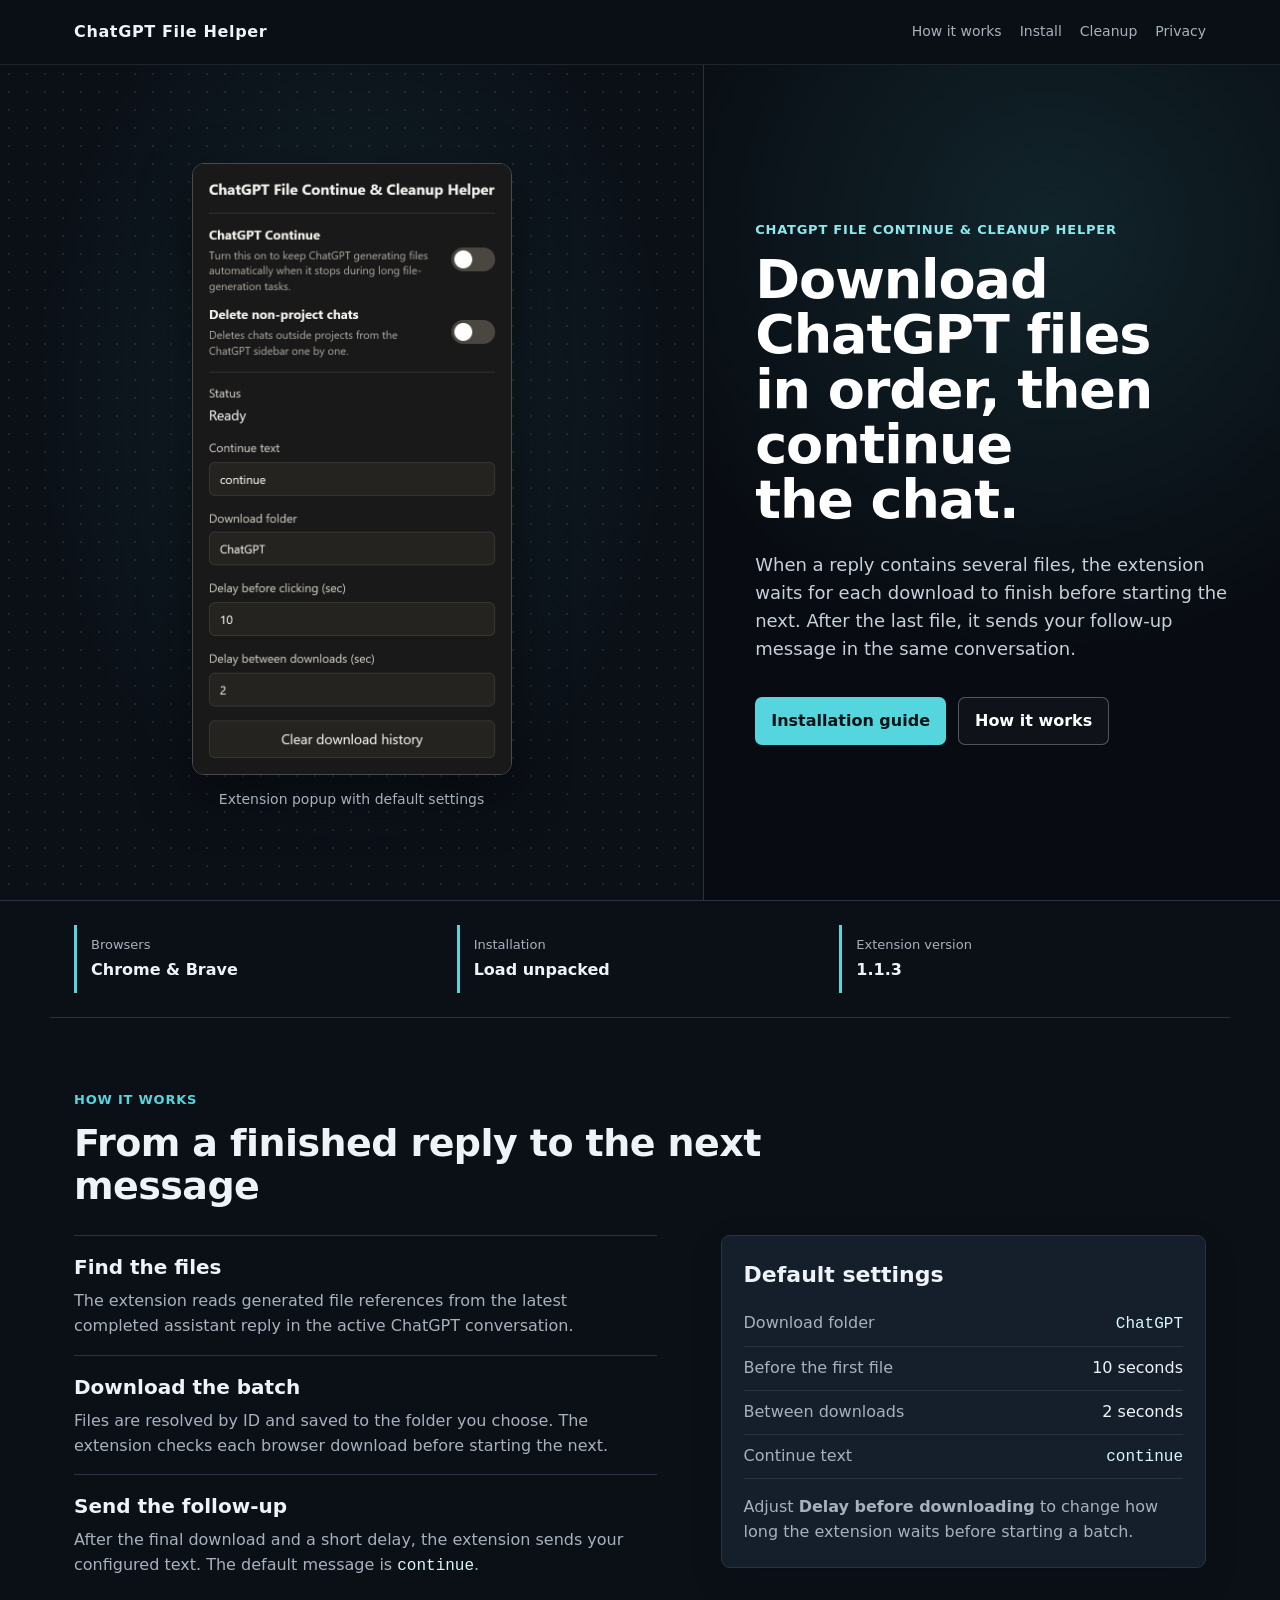
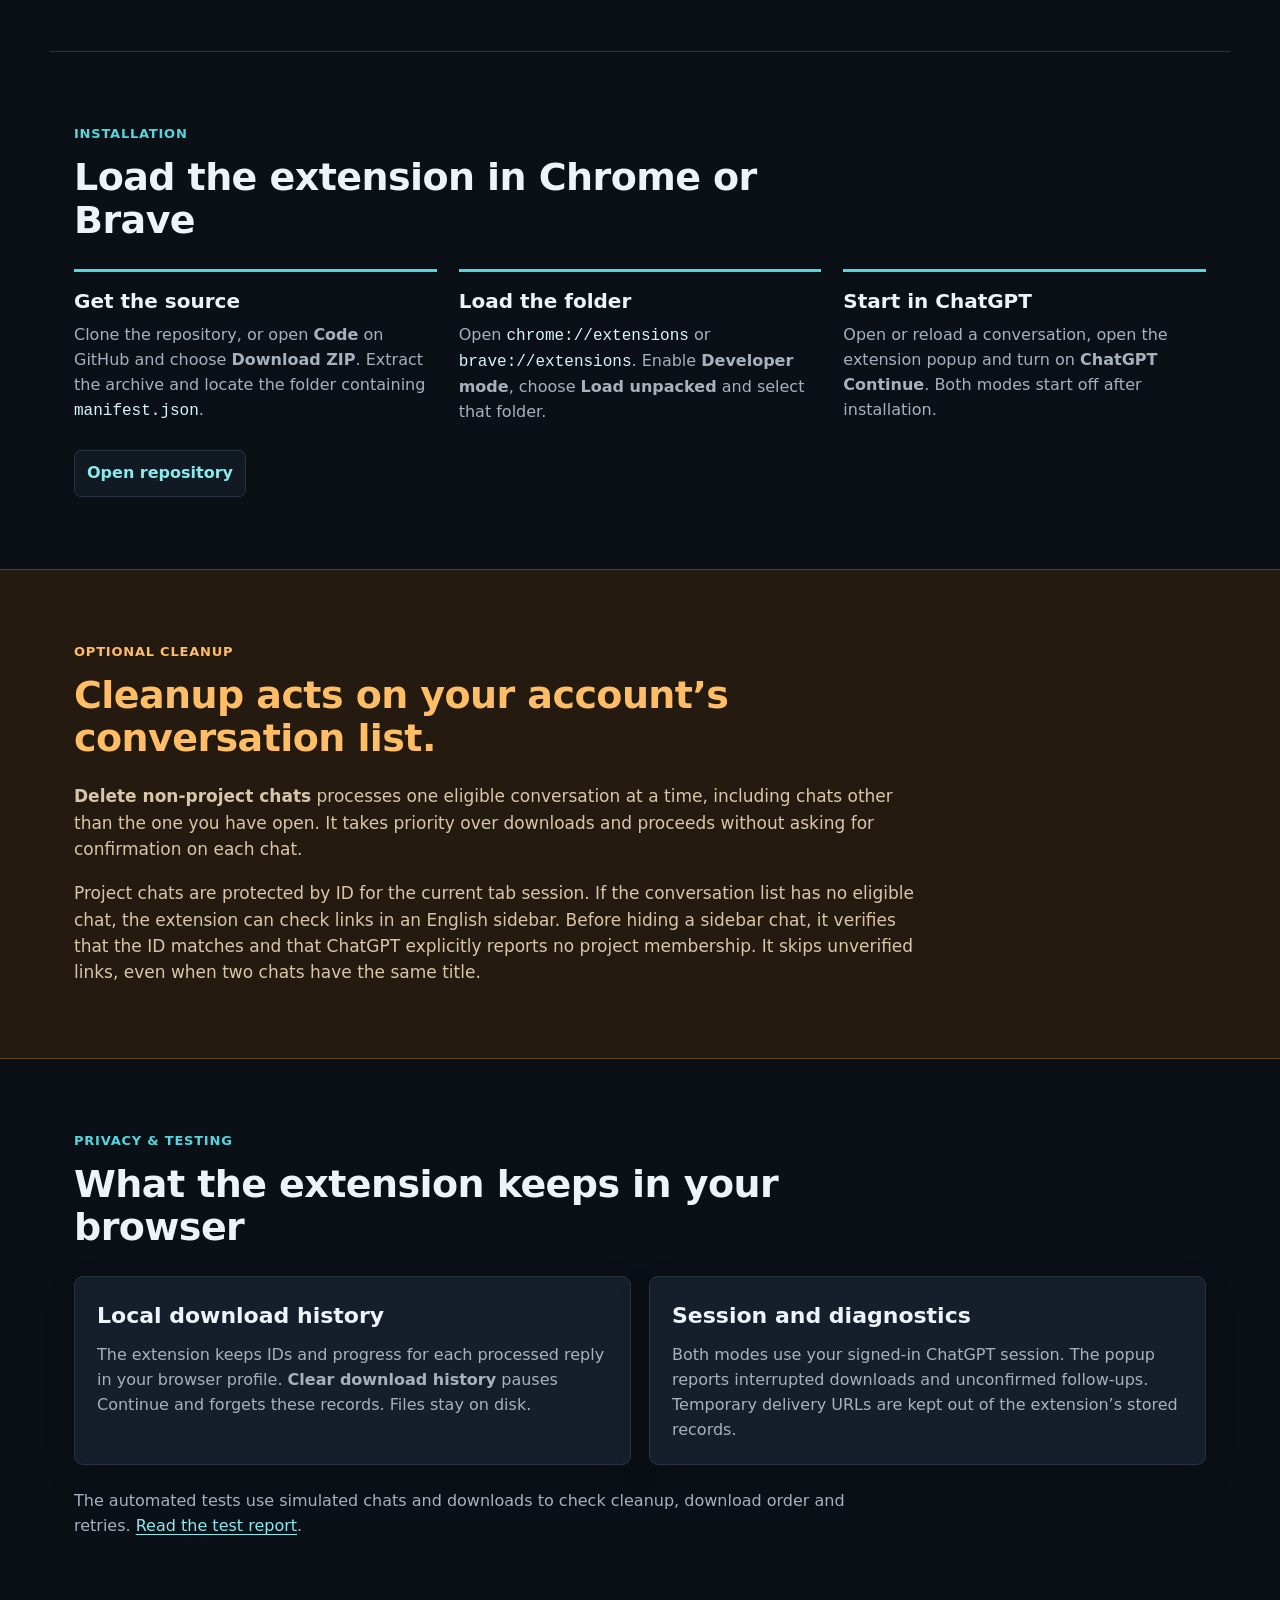
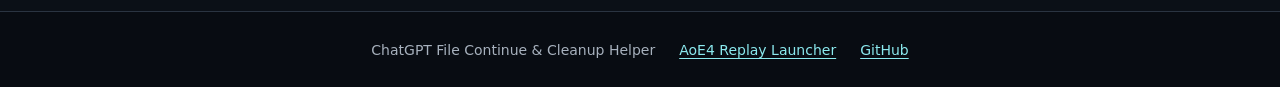
==== docs/index.html @ c0b58f79 "Initial release of ChatGPT File Continue & Cleanup Helper Co-authored-by: Codex <267193182+codex@use" ====
<!doctype html>
<html lang="en">
<head>
  <meta charset="utf-8">
  <meta name="viewport" content="width=device-width, initial-scale=1">
  <meta name="color-scheme" content="dark">
  <meta name="theme-color" content="#0b1017">
  <meta name="description" content="A Chrome and Brave extension that downloads files from ChatGPT replies in order, then sends a follow-up message. Includes an optional conversation cleanup mode.">
  <meta property="og:title" content="ChatGPT File Continue &amp; Cleanup Helper">
  <meta property="og:description" content="Download generated files one at a time and continue the conversation after the batch finishes.">
  <title>ChatGPT File Continue &amp; Cleanup Helper</title>
  <link rel="stylesheet" href="assets/site.css">
  <link rel="stylesheet" href="assets/helper.css">
</head>
<body>
  <a class="skip-link" href="#main">Skip to content</a>
  <header class="site-header">
    <div class="nav">
      <a class="brand" href="#main">ChatGPT File Helper</a>
      <nav class="nav-links" aria-label="On this page">
        <a href="#workflow">How it works</a>
        <a href="#install">Install</a>
        <a href="#cleanup">Cleanup</a>
        <a href="#privacy">Privacy</a>
      </nav>
    </div>
  </header>

  <main id="main">
    <section class="hero" aria-labelledby="hero-title">
      <figure class="hero-media">
        <img src="assets/extension-popup.png" alt="Extension popup with both modes off, the continue message set to “continue” and the download folder set to “ChatGPT”.">
        <figcaption>Extension popup with default settings</figcaption>
      </figure>
      <div class="hero-content">
        <p class="eyebrow">ChatGPT File Continue &amp; Cleanup Helper</p>
        <h1 id="hero-title">Download ChatGPT files in order, then continue the chat.</h1>
        <p class="hero-copy">When a reply contains several files, the extension waits for each download to finish before starting the next. After the last file, it sends your follow-up message in the same conversation.</p>
        <div class="hero-actions">
          <a class="button primary" href="#install">Installation guide</a>
          <a class="button secondary" href="#workflow">How it works</a>
        </div>
      </div>
    </section>

    <section class="status-band" aria-label="Extension details">
      <div><span class="status-label">Browsers</span><strong>Chrome &amp; Brave</strong></div>
      <div><span class="status-label">Installation</span><strong>Load unpacked</strong></div>
      <div><span class="status-label">Extension version</span><strong>1.1.3</strong></div>
    </section>

    <section class="section technical" id="workflow" aria-labelledby="workflow-title">
      <div class="section-heading">
        <p class="eyebrow">How it works</p>
        <h2 id="workflow-title">From a finished reply to the next message</h2>
      </div>
      <div class="workflow-layout">
        <ol class="flow-list">
          <li><h3>Find the files</h3><p>The extension reads generated file references from the latest completed assistant reply in the active ChatGPT conversation.</p></li>
          <li><h3>Download the batch</h3><p>Files are resolved by ID and saved to the folder you choose. The extension checks each browser download before starting the next.</p></li>
          <li><h3>Send the follow-up</h3><p>After the final download and a short delay, the extension sends your configured text. The default message is <code>continue</code>.</p></li>
        </ol>
        <aside class="panel settings" aria-label="Default extension settings">
          <h3>Default settings</h3>
          <dl>
            <div><dt>Download folder</dt><dd><code>ChatGPT</code></dd></div>
            <div><dt>Before the first file</dt><dd>10 seconds</dd></div>
            <div><dt>Between downloads</dt><dd>2 seconds</dd></div>
            <div><dt>Continue text</dt><dd><code>continue</code></dd></div>
          </dl>
          <p>Adjust <strong>Delay before downloading</strong> to change how long the extension waits before starting a batch.</p>
        </aside>
      </div>
    </section>

    <section class="section repair" id="install" aria-labelledby="install-title">
      <div class="section-heading">
        <p class="eyebrow">Installation</p>
        <h2 id="install-title">Load the extension in Chrome or Brave</h2>
      </div>
      <ol class="install-list">
        <li><h3>Get the source</h3><p>Clone the repository, or open <strong>Code</strong> on GitHub and choose <strong>Download ZIP</strong>. Extract the archive and locate the folder containing <code>manifest.json</code>.</p></li>
        <li><h3>Load the folder</h3><p>Open <code>chrome://extensions</code> or <code>brave://extensions</code>. Enable <strong>Developer mode</strong>, choose <strong>Load unpacked</strong> and select that folder.</p></li>
        <li><h3>Start in ChatGPT</h3><p>Open or reload a conversation, open the extension popup and turn on <strong>ChatGPT Continue</strong>. Both modes start off after installation.</p></li>
      </ol>
      <div class="link-row"><a href="https://github.com/EKYavsil/ChatGPT-Continue-Cleanup-Helper">Open repository</a></div>
    </section>

    <section class="section warning-section cleanup" id="cleanup" aria-labelledby="cleanup-title">
      <div class="cleanup-inner">
        <p class="eyebrow">Optional cleanup</p>
        <h2 id="cleanup-title">Cleanup acts on your account’s conversation list.</h2>
        <div class="text-block">
          <p><strong>Delete non-project chats</strong> processes one eligible conversation at a time, including chats other than the one you have open. It takes priority over downloads and proceeds without asking for confirmation on each chat.</p>
          <p>Project chats are protected by ID for the current tab session. If the conversation list has no eligible chat, the extension can check links in an English sidebar. Before hiding a sidebar chat, it verifies that the ID matches and that ChatGPT explicitly reports no project membership. It skips unverified links, even when two chats have the same title.</p>
        </div>
      </div>
    </section>

    <section class="section" id="privacy" aria-labelledby="privacy-title">
      <div class="section-heading">
        <p class="eyebrow">Privacy &amp; testing</p>
        <h2 id="privacy-title">What the extension keeps in your browser</h2>
      </div>
      <div class="technical-grid">
        <article class="panel"><h3>Local download history</h3><p>The extension keeps IDs and progress for each processed reply in your browser profile. <strong>Clear download history</strong> pauses Continue and forgets these records. Files stay on disk.</p></article>
        <article class="panel"><h3>Session and diagnostics</h3><p>Both modes use your signed-in ChatGPT session. The popup reports interrupted downloads and unconfirmed follow-ups. Temporary delivery URLs are kept out of the extension’s stored records.</p></article>
      </div>
      <p class="test-note">The automated tests use simulated chats and downloads to check cleanup, download order and retries. <a href="https://github.com/EKYavsil/ChatGPT-Continue-Cleanup-Helper/blob/main/tests/README.md">Read the test report</a>.</p>
    </section>
  </main>

  <footer class="site-footer">
    <p>ChatGPT File Continue &amp; Cleanup Helper</p>
    <p><a href="https://ekyavsil.github.io/AoE4-Replay-Launcher/">AoE4 Replay Launcher</a></p>
    <p><a href="https://github.com/EKYavsil/ChatGPT-Continue-Cleanup-Helper">GitHub</a></p>
  </footer>
</body>
</html>
---- docs/assets/site.css ----
:root {
  color-scheme: dark;
  --ink: #eef3f8;
  --muted: #a7b1bd;
  --line: #2a3441;
  --surface: #0b1017;
  --surface-raised: #111923;
  --soft: #151f2b;
  --soft-hover: #1a2633;
  --accent: #55d6de;
  --accent-strong: #8be9ee;
  --accent-ink: #061316;
  --warn: #ffbd66;
  --warn-bg: #241a0f;
  --warn-line: #5c4120;
  --shadow: 0 18px 50px rgba(0, 0, 0, 0.24);
}

* {
  box-sizing: border-box;
}

html {
  scroll-behavior: smooth;
  background: var(--surface);
}

body {
  margin: 0;
  font-family: Inter, ui-sans-serif, system-ui, -apple-system, BlinkMacSystemFont, "Segoe UI", sans-serif;
  background: var(--surface);
  color: var(--ink);
  line-height: 1.55;
}

a {
  color: var(--accent-strong);
  text-decoration-thickness: 1px;
  text-underline-offset: 3px;
}

a:hover {
  color: #c3f7f9;
}

code,
pre {
  font-family: "Cascadia Code", "SFMono-Regular", Consolas, monospace;
}

code {
  color: #d9f6f8;
}

.site-header {
  position: sticky;
  top: 0;
  z-index: 10;
  background: rgba(11, 16, 23, 0.9);
  border-bottom: 1px solid rgba(255, 255, 255, 0.09);
  backdrop-filter: blur(14px);
  -webkit-backdrop-filter: blur(14px);
}

.nav {
  max-width: 1180px;
  margin: 0 auto;
  min-height: 64px;
  padding: 0 24px;
  display: flex;
  align-items: center;
  justify-content: space-between;
  gap: 24px;
}

.brand {
  font-weight: 800;
  color: var(--ink);
  text-decoration: none;
  letter-spacing: 0.04em;
}

.nav-links {
  display: flex;
  flex-wrap: wrap;
  gap: 18px;
  font-size: 14px;
}

.nav-links a {
  color: var(--muted);
  text-decoration: none;
  transition: color 160ms ease;
}

.nav-links a:hover {
  color: var(--ink);
}

.hero {
  min-height: calc(100vh - 64px);
  display: grid;
  grid-template-columns: minmax(0, 1.1fr) minmax(360px, 0.9fr);
  align-items: stretch;
  border-bottom: 1px solid var(--line);
  background:
    radial-gradient(circle at 82% 20%, rgba(85, 214, 222, 0.12), transparent 34%),
    #080c12;
  color: #fff;
}

.hero-media {
  min-height: 520px;
  overflow: hidden;
  background: #05080c;
}

.hero-media img {
  width: 100%;
  height: 100%;
  object-fit: cover;
  object-position: center;
  display: block;
  filter: saturate(0.92) contrast(1.04) brightness(0.84);
}

.hero-content {
  padding: 72px 56px;
  display: flex;
  flex-direction: column;
  justify-content: center;
}

.eyebrow {
  margin: 0 0 12px;
  color: var(--accent);
  font-size: 13px;
  font-weight: 800;
  letter-spacing: 0.06em;
  text-transform: uppercase;
}

.hero .eyebrow {
  color: var(--accent-strong);
}

h1,
h2,
h3,
p {
  overflow-wrap: anywhere;
}

h1 {
  margin: 0;
  max-width: 760px;
  font-size: 54px;
  line-height: 1.02;
  letter-spacing: -0.02em;
}

.hero-copy {
  max-width: 660px;
  margin: 24px 0 0;
  color: #c7d0db;
  font-size: 18px;
}

.hero-actions {
  display: flex;
  flex-wrap: wrap;
  gap: 12px;
  margin-top: 34px;
}

.button {
  min-height: 44px;
  padding: 11px 16px;
  border-radius: 7px;
  display: inline-flex;
  align-items: center;
  font-weight: 700;
  text-decoration: none;
  transition: transform 160ms ease, background 160ms ease, border-color 160ms ease;
}

.button:hover {
  transform: translateY(-1px);
}

.button.primary {
  background: var(--accent);
  color: var(--accent-ink);
}

.button.primary:hover {
  background: var(--accent-strong);
  color: var(--accent-ink);
}

.button.secondary {
  border: 1px solid rgba(255, 255, 255, 0.28);
  color: #ffffff;
  background: rgba(255, 255, 255, 0.03);
}

.button.secondary:hover {
  border-color: rgba(255, 255, 255, 0.5);
  background: rgba(255, 255, 255, 0.07);
}

.status-band {
  max-width: 1180px;
  margin: 0 auto;
  padding: 24px;
  display: grid;
  grid-template-columns: repeat(3, minmax(0, 1fr));
  gap: 16px;
}

.status-band div {
  border-left: 3px solid var(--accent);
  padding: 10px 0 10px 14px;
}

.status-label {
  display: block;
  color: var(--muted);
  font-size: 13px;
}

.status-band strong {
  display: block;
  margin-top: 3px;
  color: var(--ink);
  font-size: 16px;
}

.section {
  max-width: 1180px;
  margin: 0 auto;
  padding: 72px 24px;
}

.section-heading {
  max-width: 760px;
  margin-bottom: 28px;
}

.section h2 {
  margin: 0;
  color: var(--ink);
  font-size: 38px;
  line-height: 1.12;
  letter-spacing: -0.015em;
}

.text-block {
  max-width: 860px;
  color: var(--muted);
  font-size: 17px;
}

.text-block p {
  margin: 0 0 18px;
}

.evidence-grid {
  display: grid;
  grid-template-columns: repeat(2, minmax(0, 1fr));
  gap: 22px;
}

figure {
  margin: 0;
  border: 1px solid var(--line);
  border-radius: 9px;
  background: var(--surface-raised);
  overflow: hidden;
  box-shadow: var(--shadow);
}

figure img {
  width: 100%;
  aspect-ratio: 16 / 9;
  object-fit: cover;
  display: block;
  background: var(--soft);
}

figcaption {
  padding: 16px;
  color: var(--muted);
  font-size: 15px;
}

figcaption strong {
  color: var(--ink);
}

.technical,
.repair {
  border-top: 1px solid var(--line);
}

.technical-grid {
  display: grid;
  grid-template-columns: repeat(2, minmax(0, 1fr));
  gap: 18px;
}

.panel,
.code-panel {
  border: 1px solid var(--line);
  border-radius: 9px;
  padding: 22px;
  background: var(--soft);
  box-shadow: 0 12px 34px rgba(0, 0, 0, 0.13);
}

.panel h3 {
  margin: 0 0 10px;
  color: var(--ink);
  font-size: 22px;
}

.panel p {
  margin: 0 0 18px;
  color: var(--muted);
}

pre {
  margin: 0;
  padding: 14px;
  overflow-x: auto;
  background: #070b10;
  color: #e7edf5;
  border: 1px solid #202a36;
  border-radius: 7px;
  font-size: 13px;
}

.code-panel {
  margin-top: 18px;
  background: var(--surface-raised);
}

.code-title {
  margin: 0 0 12px;
  color: var(--ink);
  font-weight: 800;
}

.warning-section {
  max-width: none;
  background: var(--warn-bg);
  border-top: 1px solid var(--warn-line);
  border-bottom: 1px solid var(--warn-line);
}

.warning-section > * {
  max-width: 1180px;
  margin-left: auto;
  margin-right: auto;
}

.warning-section .eyebrow,
.warning-section h2 {
  color: var(--warn);
}

.warning-section .text-block {
  color: #d9c6aa;
}

.repair-list {
  display: grid;
  grid-template-columns: repeat(3, minmax(0, 1fr));
  gap: 18px;
}

.repair-list div {
  border-top: 3px solid var(--accent);
  padding-top: 14px;
}

.step {
  color: var(--accent);
  font-weight: 900;
}

.repair-list p {
  color: var(--muted);
}

.link-row {
  display: flex;
  flex-wrap: wrap;
  gap: 14px;
  margin-top: 26px;
}

.link-row a {
  border: 1px solid var(--line);
  border-radius: 7px;
  padding: 10px 12px;
  background: var(--surface-raised);
  color: var(--accent-strong);
  text-decoration: none;
  font-weight: 700;
  transition: background 160ms ease, border-color 160ms ease;
}

.link-row a:hover {
  background: var(--soft-hover);
  border-color: #445162;
}

.timeline {
  list-style: none;
  margin: 0;
  padding: 0;
  border-top: 1px solid var(--line);
}

.timeline li {
  display: grid;
  grid-template-columns: 56px minmax(0, 1fr);
  gap: 18px;
  padding: 18px 0;
  border-bottom: 1px solid var(--line);
}

.timeline span {
  color: var(--accent);
  font-weight: 900;
}

.timeline p {
  margin: 0;
  color: var(--muted);
}

.site-footer {
  border-top: 1px solid var(--line);
  padding: 28px 24px;
  display: flex;
  justify-content: center;
  gap: 24px;
  background: #080c12;
  color: var(--muted);
  font-size: 14px;
}

.site-footer p {
  margin: 0;
}

@media (max-width: 860px) {
  .nav {
    align-items: flex-start;
    flex-direction: column;
    padding-top: 14px;
    padding-bottom: 14px;
  }

  .hero {
    grid-template-columns: 1fr;
  }

  .hero-media {
    min-height: 280px;
  }

  .hero-content {
    padding: 42px 24px 56px;
  }

  h1 {
    font-size: 40px;
  }

  .section h2 {
    font-size: 30px;
  }

  .status-band,
  .evidence-grid,
  .technical-grid,
  .repair-list {
    grid-template-columns: 1fr;
  }

  .site-footer {
    display: block;
    text-align: center;
  }

  .site-footer p + p {
    margin-top: 8px;
  }
}

@media (max-width: 520px) {
  .nav-links {
    gap: 12px;
  }

  h1 {
    font-size: 34px;
  }

  .hero-copy,
  .text-block {
    font-size: 16px;
  }
}
---- docs/assets/helper.css ----
html {
  scroll-padding-top: 78px;
}

.skip-link {
  position: fixed;
  z-index: 20;
  left: 12px;
  top: 10px;
  padding: 8px 14px;
  background: var(--surface-raised);
  transform: translateY(-180%);
}

.skip-link:focus {
  transform: none;
}

a:focus-visible {
  outline: 2px solid var(--accent-strong);
  outline-offset: 4px;
}

.hero {
  min-height: clamp(620px, calc(100svh - 64px), 850px);
}

.hero-media {
  display: flex;
  flex-direction: column;
  align-items: center;
  justify-content: center;
  padding: 38px 24px 30px;
  border: 0;
  border-right: 1px solid var(--line);
  border-radius: 0;
  box-shadow: none;
  background:
    radial-gradient(ellipse at 50% 40%, rgba(85, 214, 222, .1), transparent 64%),
    radial-gradient(circle, rgba(167, 177, 189, .14) 1px, transparent 1px) 0 0 / 18px 18px,
    var(--surface);
}

.hero-media img {
  width: min(320px, 90%, max(267px, 43vh));
  height: auto;
  aspect-ratio: auto;
  filter: none;
  border: 1px solid #454b50;
  border-radius: 12px;
  box-shadow: 0 20px 55px rgba(0, 0, 0, .48);
}

.hero-media figcaption {
  padding: 14px 0 0;
  font-size: 14px;
}

.hero-content { padding-inline: clamp(24px, 4vw, 72px); }
.hero-content h1 { text-wrap: balance; }
.workflow-layout { display: grid; grid-template-columns: 1.2fr 1fr; gap: clamp(24px, 5vw, 72px); align-items: start; }
.flow-list, .install-list { padding: 0; margin: 0; list-style: none; }
.flow-list li { border-top: 1px solid var(--line); padding: 16px 0; }
.flow-list li:last-child { padding-bottom: 0; }
.flow-list h3, .install-list h3 { margin: 0 0 6px; font-size: 20px; }
.flow-list p, .install-list p { margin: 0; color: var(--muted); }
.settings dl { margin: 10px 0 16px; }
.settings dl div { display: flex; justify-content: space-between; gap: 12px; padding: 9px 0; border-bottom: 1px solid var(--line); }
.settings dt { color: var(--muted); }
.settings dd { margin: 0; }
.panel p:last-child, .cleanup p:last-child { margin-bottom: 0; }
.install-list { display: grid; grid-template-columns: repeat(3, minmax(0, 1fr)); gap: 22px; }
.install-list li { border-top: 3px solid var(--accent); padding-top: 14px; }
.cleanup-inner { max-width: 1132px; }
.cleanup h2 { max-width: 760px; margin-bottom: 24px; }
.test-note { margin: 24px 0 0; max-width: 78ch; color: var(--muted); }

@media (max-width: 860px) {
  html { scroll-padding-top: 110px; }
  .nav { gap: 8px; padding-block: 10px; }
  .hero { min-height: auto; }
  .hero-content { grid-row: 1; }
  .hero-media { border-right: 0; border-top: 1px solid var(--line); }
  .hero-media img { width: min(300px, 92%); }
  .workflow-layout, .install-list { grid-template-columns: 1fr; }
}

@media (prefers-reduced-motion: reduce) {
  html { scroll-behavior: auto; }
  .button, .nav-links a { transition: none; }
  .button:hover { transform: none; }
}
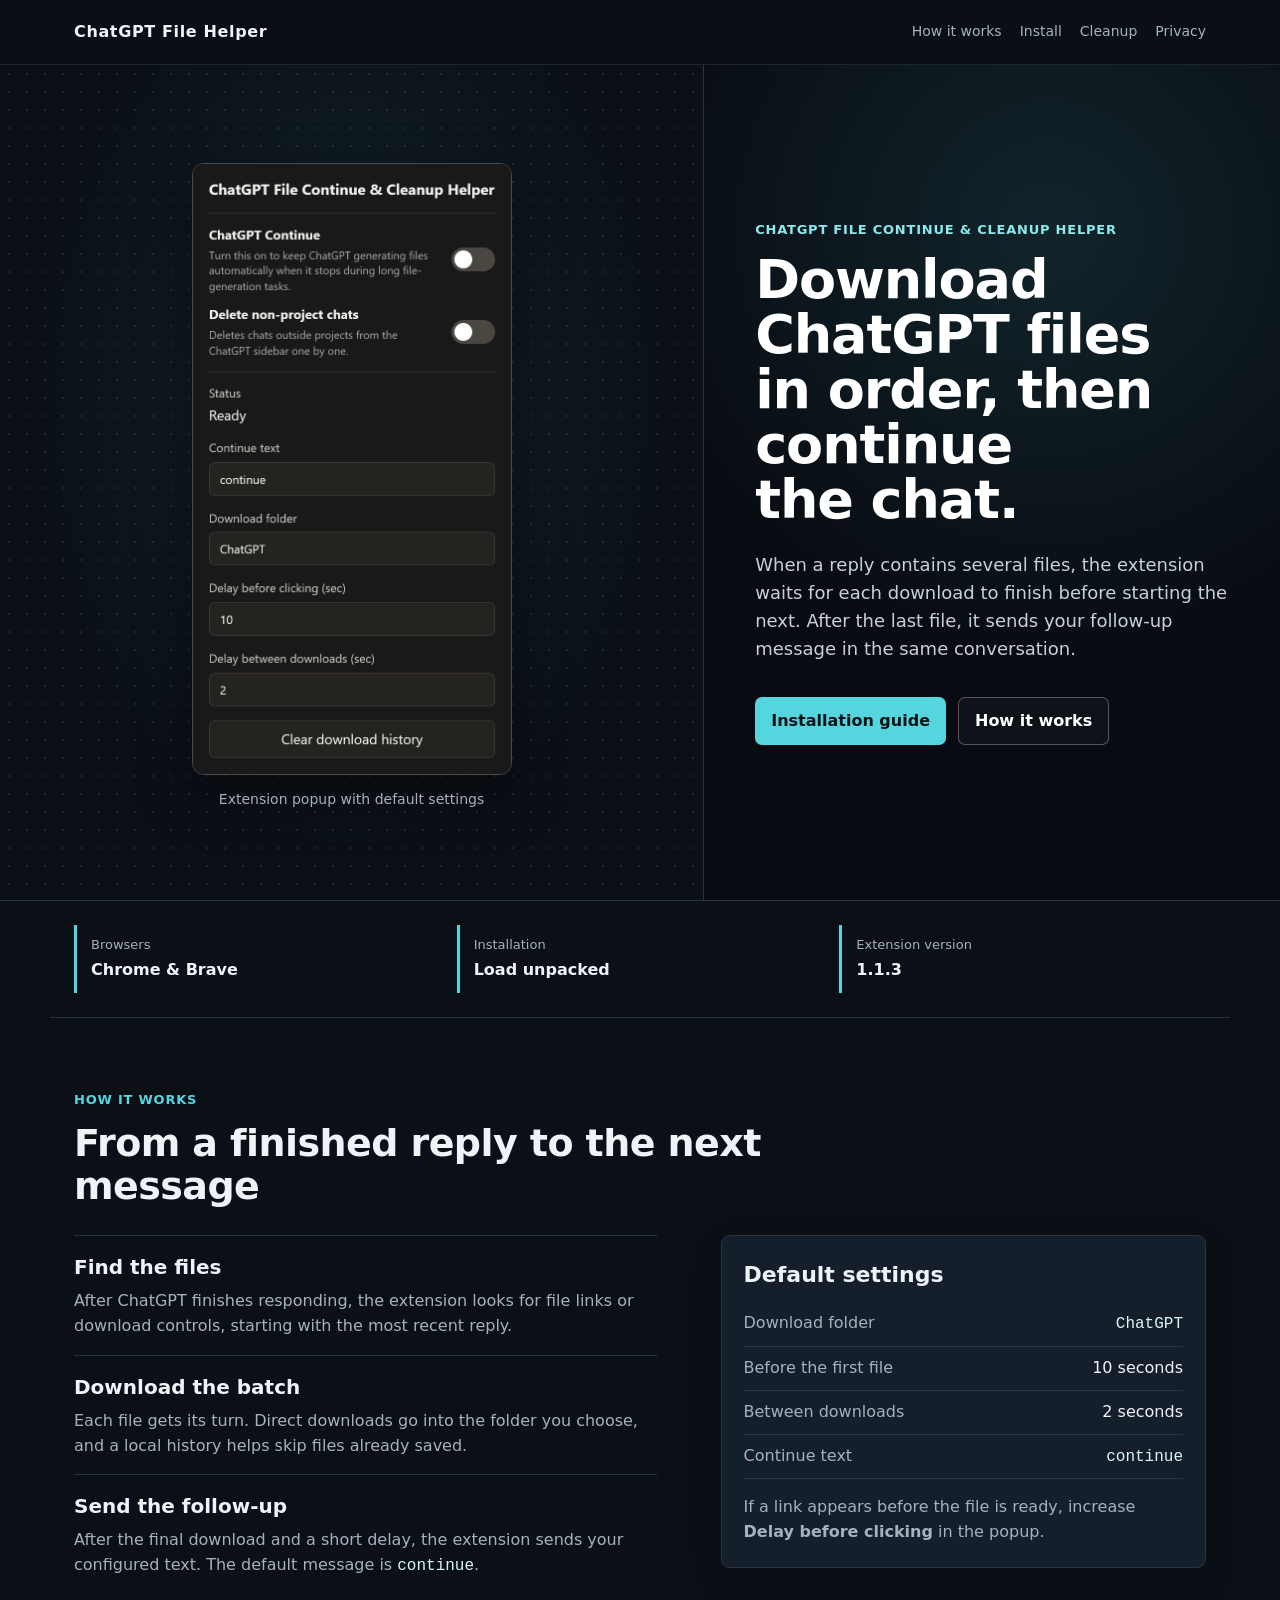
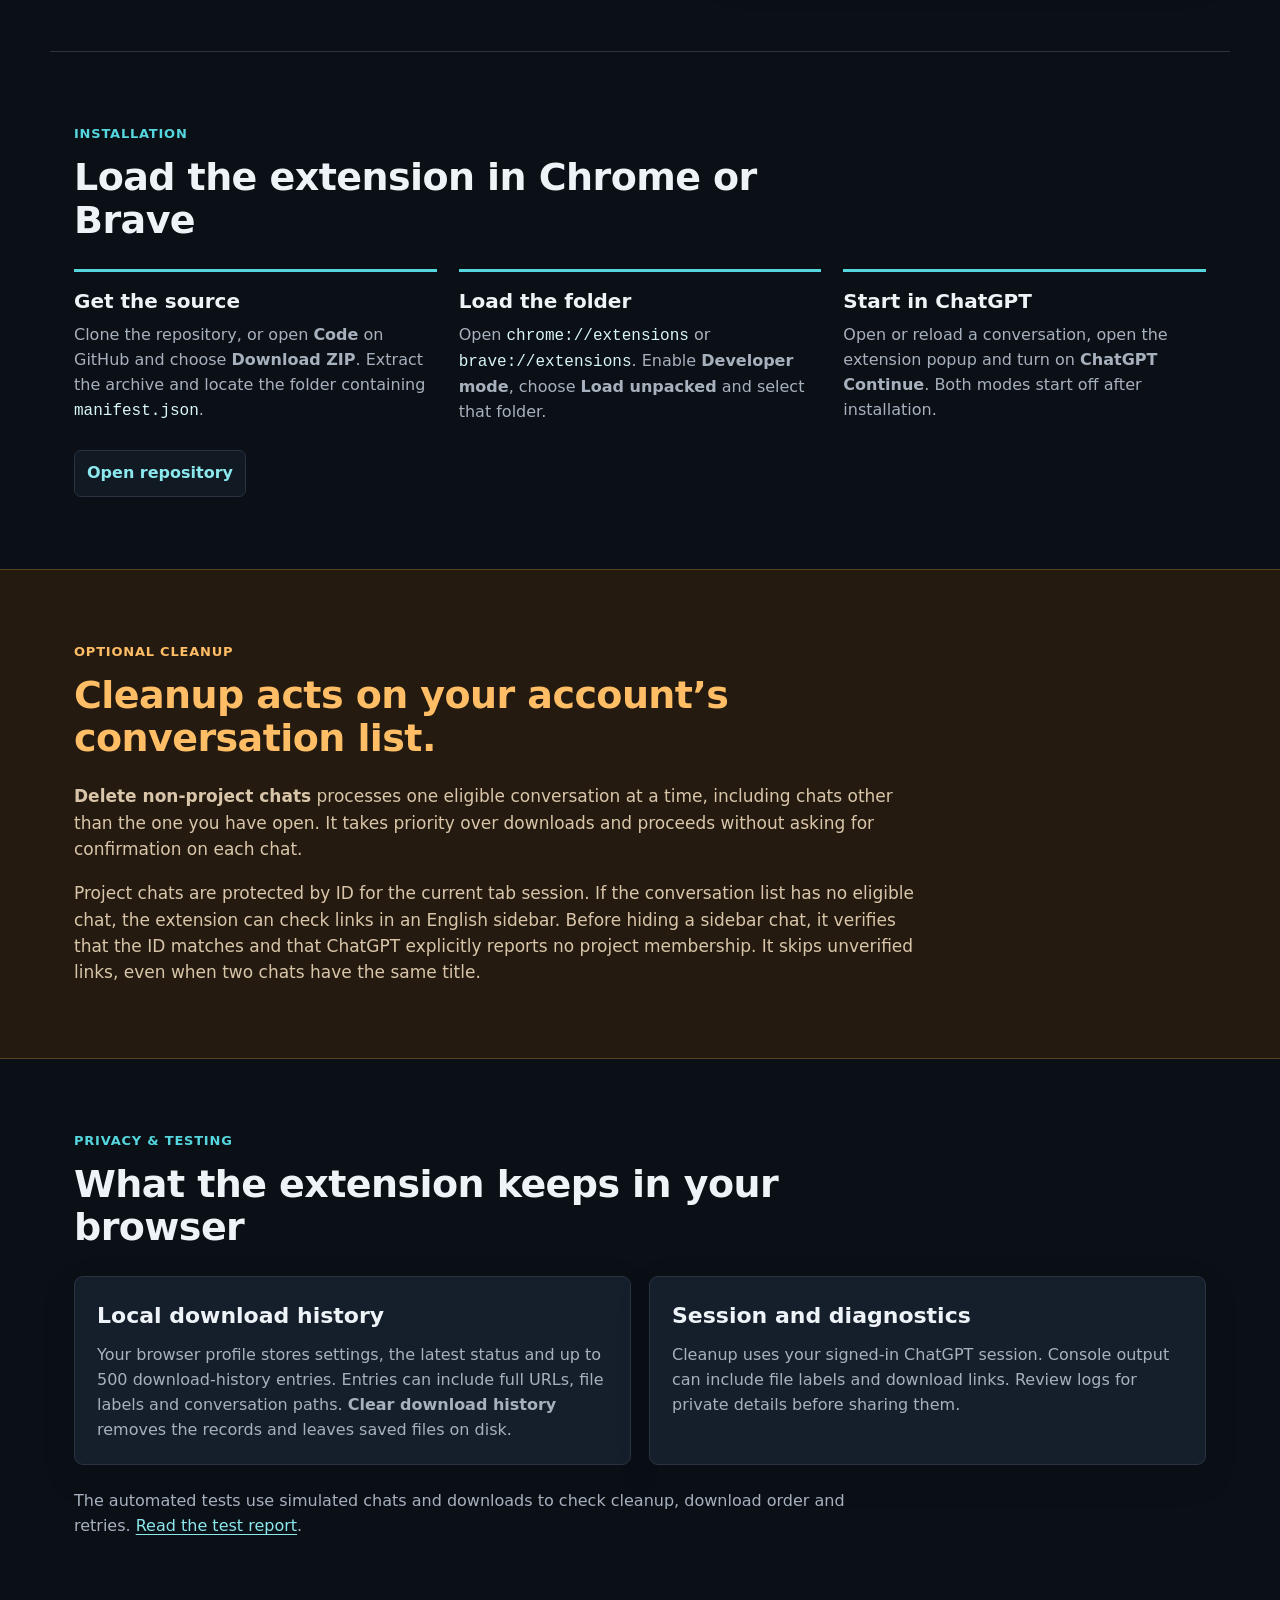
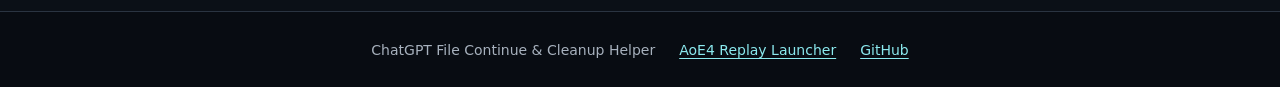
==== commit b147ae6a: "Preserve the original UI-based download workflow" ====
--- a/docs/index.html
+++ b/docs/index.html
@@ -56,8 +56,8 @@
       </div>
       <div class="workflow-layout">
         <ol class="flow-list">
-          <li><h3>Find the files</h3><p>The extension reads generated file references from the latest completed assistant reply in the active ChatGPT conversation.</p></li>
-          <li><h3>Download the batch</h3><p>Files are resolved by ID and saved to the folder you choose. The extension checks each browser download before starting the next.</p></li>
+          <li><h3>Find the files</h3><p>After ChatGPT finishes responding, the extension looks for file links or download controls, starting with the most recent reply.</p></li>
+          <li><h3>Download the batch</h3><p>Each file gets its turn. Direct downloads go into the folder you choose, and a local history helps skip files already saved.</p></li>
           <li><h3>Send the follow-up</h3><p>After the final download and a short delay, the extension sends your configured text. The default message is <code>continue</code>.</p></li>
         </ol>
         <aside class="panel settings" aria-label="Default extension settings">
@@ -68,7 +68,7 @@
             <div><dt>Between downloads</dt><dd>2 seconds</dd></div>
             <div><dt>Continue text</dt><dd><code>continue</code></dd></div>
           </dl>
-          <p>Adjust <strong>Delay before downloading</strong> to change how long the extension waits before starting a batch.</p>
+          <p>If a link appears before the file is ready, increase <strong>Delay before clicking</strong> in the popup.</p>
         </aside>
       </div>
     </section>
@@ -103,8 +103,8 @@
         <h2 id="privacy-title">What the extension keeps in your browser</h2>
       </div>
       <div class="technical-grid">
-        <article class="panel"><h3>Local download history</h3><p>The extension keeps IDs and progress for each processed reply in your browser profile. <strong>Clear download history</strong> pauses Continue and forgets these records. Files stay on disk.</p></article>
-        <article class="panel"><h3>Session and diagnostics</h3><p>Both modes use your signed-in ChatGPT session. The popup reports interrupted downloads and unconfirmed follow-ups. Temporary delivery URLs are kept out of the extension’s stored records.</p></article>
+        <article class="panel"><h3>Local download history</h3><p>Your browser profile stores settings, the latest status and up to 500 download-history entries. Entries can include full URLs, file labels and conversation paths. <strong>Clear download history</strong> removes the records and leaves saved files on disk.</p></article>
+        <article class="panel"><h3>Session and diagnostics</h3><p>Cleanup uses your signed-in ChatGPT session. Console output can include file labels and download links. Review logs for private details before sharing them.</p></article>
       </div>
       <p class="test-note">The automated tests use simulated chats and downloads to check cleanup, download order and retries. <a href="https://github.com/EKYavsil/ChatGPT-Continue-Cleanup-Helper/blob/main/tests/README.md">Read the test report</a>.</p>
     </section>
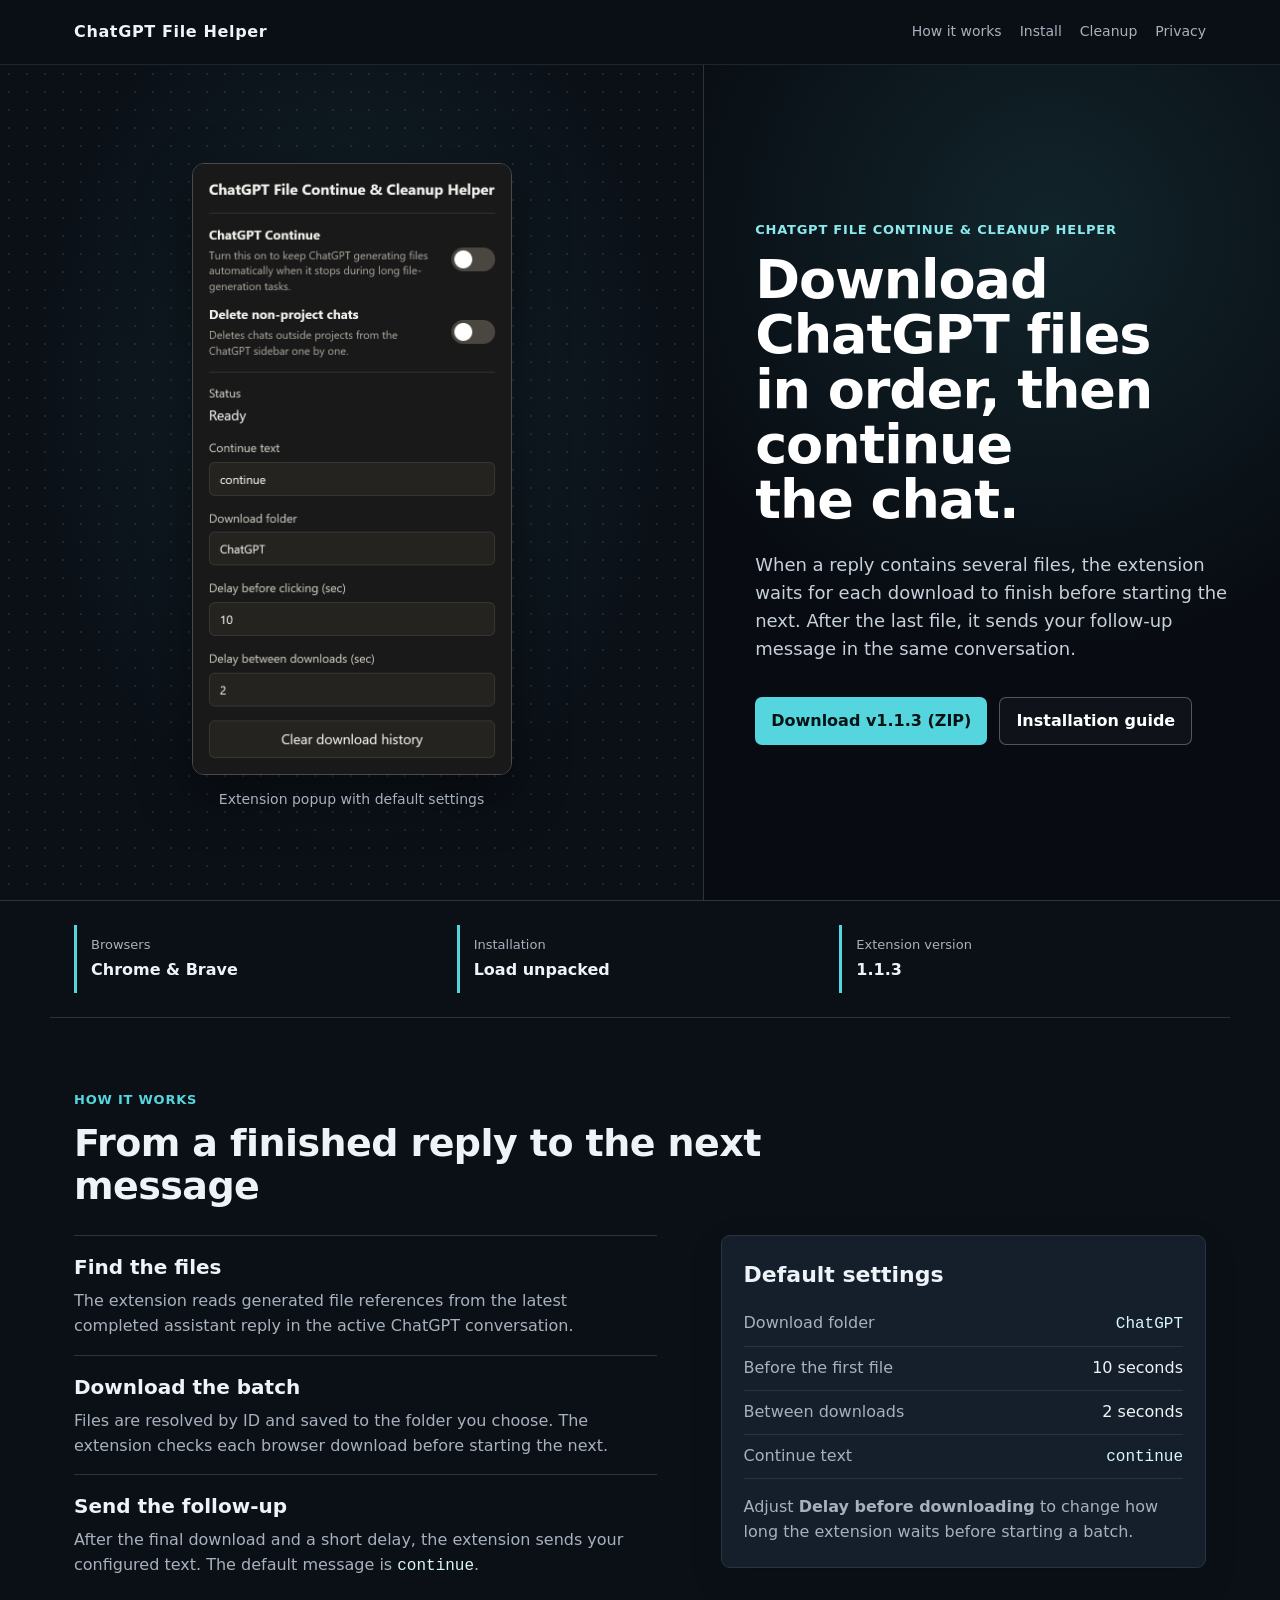
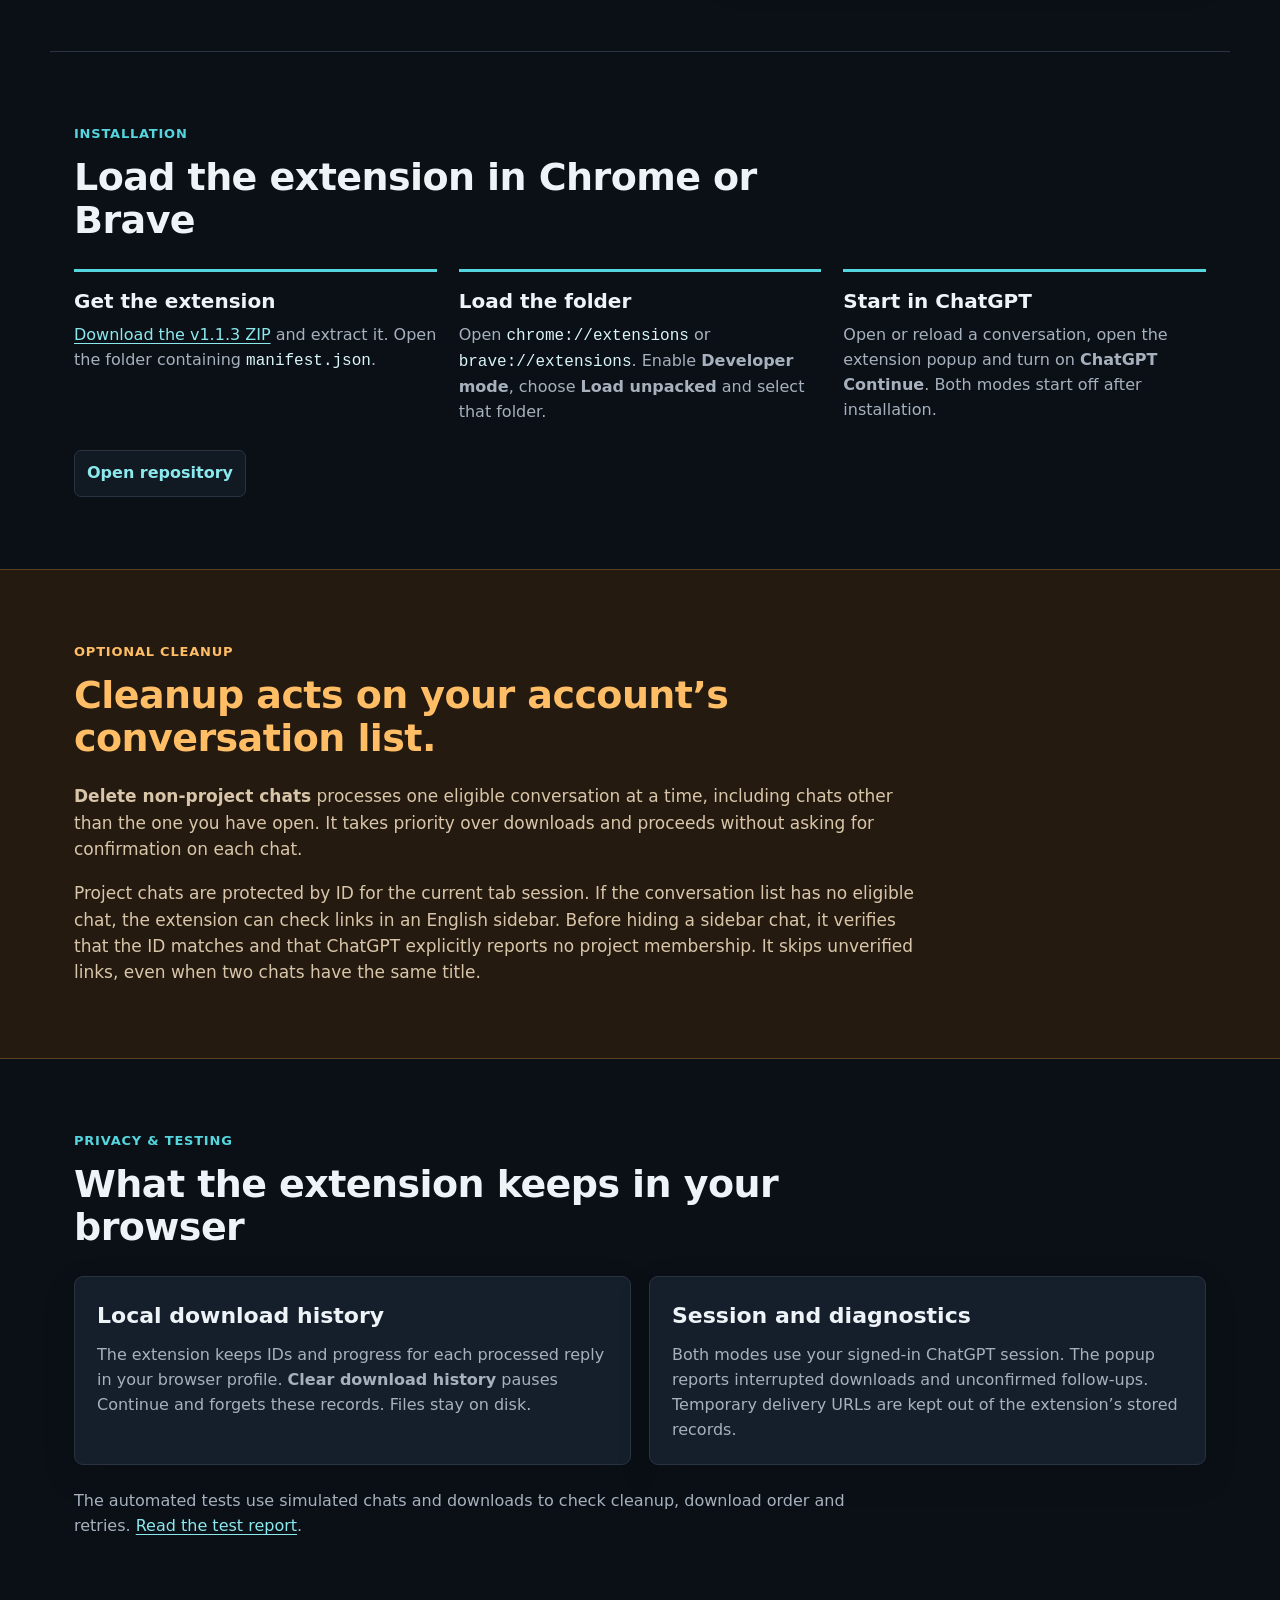
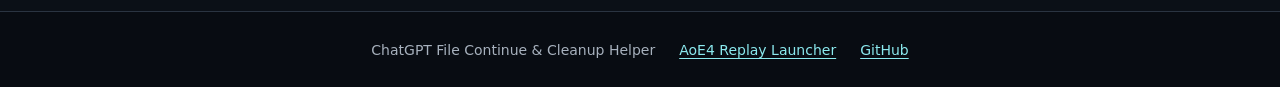
==== commit 53f84477: "Add the direct extension download to the Pages site" ====
--- a/docs/index.html
+++ b/docs/index.html
@@ -37,8 +37,8 @@
         <h1 id="hero-title">Download ChatGPT files in order, then continue the chat.</h1>
         <p class="hero-copy">When a reply contains several files, the extension waits for each download to finish before starting the next. After the last file, it sends your follow-up message in the same conversation.</p>
         <div class="hero-actions">
-          <a class="button primary" href="#install">Installation guide</a>
-          <a class="button secondary" href="#workflow">How it works</a>
+          <a class="button primary" href="https://github.com/EKYavsil/ChatGPT-Continue-Cleanup-Helper/releases/download/v1.1.3/ChatGPT-Continue-Cleanup-Helper-v1.1.3.zip">Download v1.1.3 (ZIP)</a>
+          <a class="button secondary" href="#install">Installation guide</a>
         </div>
       </div>
     </section>
@@ -56,8 +56,8 @@
       </div>
       <div class="workflow-layout">
         <ol class="flow-list">
-          <li><h3>Find the files</h3><p>After ChatGPT finishes responding, the extension looks for file links or download controls, starting with the most recent reply.</p></li>
-          <li><h3>Download the batch</h3><p>Each file gets its turn. Direct downloads go into the folder you choose, and a local history helps skip files already saved.</p></li>
+          <li><h3>Find the files</h3><p>The extension reads generated file references from the latest completed assistant reply in the active ChatGPT conversation.</p></li>
+          <li><h3>Download the batch</h3><p>Files are resolved by ID and saved to the folder you choose. The extension checks each browser download before starting the next.</p></li>
           <li><h3>Send the follow-up</h3><p>After the final download and a short delay, the extension sends your configured text. The default message is <code>continue</code>.</p></li>
         </ol>
         <aside class="panel settings" aria-label="Default extension settings">
@@ -68,7 +68,7 @@
             <div><dt>Between downloads</dt><dd>2 seconds</dd></div>
             <div><dt>Continue text</dt><dd><code>continue</code></dd></div>
           </dl>
-          <p>If a link appears before the file is ready, increase <strong>Delay before clicking</strong> in the popup.</p>
+          <p>Adjust <strong>Delay before downloading</strong> to change how long the extension waits before starting a batch.</p>
         </aside>
       </div>
     </section>
@@ -79,7 +79,7 @@
         <h2 id="install-title">Load the extension in Chrome or Brave</h2>
       </div>
       <ol class="install-list">
-        <li><h3>Get the source</h3><p>Clone the repository, or open <strong>Code</strong> on GitHub and choose <strong>Download ZIP</strong>. Extract the archive and locate the folder containing <code>manifest.json</code>.</p></li>
+        <li><h3>Get the extension</h3><p><a href="https://github.com/EKYavsil/ChatGPT-Continue-Cleanup-Helper/releases/download/v1.1.3/ChatGPT-Continue-Cleanup-Helper-v1.1.3.zip">Download the v1.1.3 ZIP</a> and extract it. Open the folder containing <code>manifest.json</code>.</p></li>
         <li><h3>Load the folder</h3><p>Open <code>chrome://extensions</code> or <code>brave://extensions</code>. Enable <strong>Developer mode</strong>, choose <strong>Load unpacked</strong> and select that folder.</p></li>
         <li><h3>Start in ChatGPT</h3><p>Open or reload a conversation, open the extension popup and turn on <strong>ChatGPT Continue</strong>. Both modes start off after installation.</p></li>
       </ol>
@@ -103,8 +103,8 @@
         <h2 id="privacy-title">What the extension keeps in your browser</h2>
       </div>
       <div class="technical-grid">
-        <article class="panel"><h3>Local download history</h3><p>Your browser profile stores settings, the latest status and up to 500 download-history entries. Entries can include full URLs, file labels and conversation paths. <strong>Clear download history</strong> removes the records and leaves saved files on disk.</p></article>
-        <article class="panel"><h3>Session and diagnostics</h3><p>Cleanup uses your signed-in ChatGPT session. Console output can include file labels and download links. Review logs for private details before sharing them.</p></article>
+        <article class="panel"><h3>Local download history</h3><p>The extension keeps IDs and progress for each processed reply in your browser profile. <strong>Clear download history</strong> pauses Continue and forgets these records. Files stay on disk.</p></article>
+        <article class="panel"><h3>Session and diagnostics</h3><p>Both modes use your signed-in ChatGPT session. The popup reports interrupted downloads and unconfirmed follow-ups. Temporary delivery URLs are kept out of the extension’s stored records.</p></article>
       </div>
       <p class="test-note">The automated tests use simulated chats and downloads to check cleanup, download order and retries. <a href="https://github.com/EKYavsil/ChatGPT-Continue-Cleanup-Helper/blob/main/tests/README.md">Read the test report</a>.</p>
     </section>
